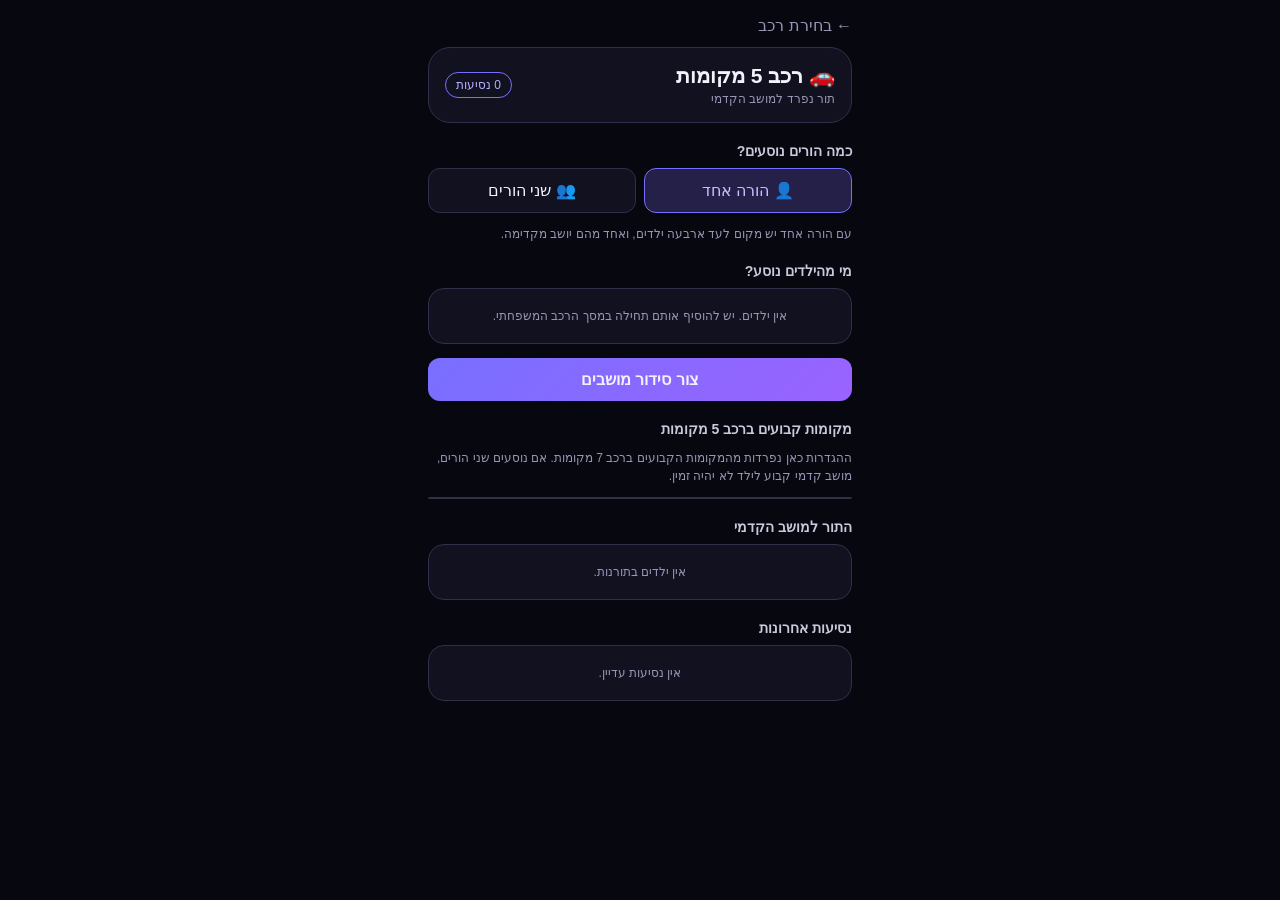
==== five-seat.html @ 9448aabe "Add fixed seats settings for five-seat mode" ====
<!DOCTYPE html>
<html lang="he" dir="rtl">
  <head>
    <meta charset="UTF-8" />
    <meta name="viewport" content="width=device-width, initial-scale=1.0, viewport-fit=cover" />
    <meta name="theme-color" content="#07070f" />
    <link rel="manifest" href="manifest.json" />
    <link rel="apple-touch-icon" href="icons/icon-192.png" />
    <link rel="stylesheet" href="styles.css" />
    <title>רכב 5 מקומות</title>
    <style>
      .top-link {
        display: inline-block;
        margin-bottom: 12px;
        color: var(--muted);
        text-decoration: none;
      }

      .five-seat-car {
        display: grid;
        gap: 10px;
        padding: 16px;
        margin-top: 14px;
        background: var(--panel);
        border: 1px solid var(--border);
        border-radius: 22px;
      }

      .five-seat-row {
        display: grid;
        grid-template-columns: 54px repeat(3, 1fr);
        gap: 8px;
        align-items: center;
      }

      .five-seat-row:first-child {
        grid-template-columns: 54px repeat(2, 1fr);
      }

      .five-seat-row span:first-child {
        color: var(--muted);
        font-size: 11px;
      }

      .five-seat-result {
        margin-top: 14px;
      }

      .fixed-seat-select {
        width: 100%;
        margin-top: 6px;
      }
    </style>
  </head>

  <body>
    <main class="app">
      <a class="top-link" href="home.html">← בחירת רכב</a>

      <header class="header">
        <div>
          <h1>🚗 רכב 5 מקומות</h1>
          <p>תור נפרד למושב הקדמי</p>
        </div>
        <span id="smallTripCounter" class="badge">0 נסיעות</span>
      </header>

      <section>
        <h2>כמה הורים נוסעים?</h2>
        <div class="grid two">
          <button id="oneParentBtn" class="choice selected" type="button">
            👤 הורה אחד
          </button>
          <button id="twoParentsBtn" class="choice" type="button">
            👥 שני הורים
          </button>
        </div>
        <p id="smallCapacityHint" class="hint">
          עם הורה אחד יש מקום לעד ארבעה ילדים, ואחד מהם יושב מקדימה.
        </p>

        <h2>מי מהילדים נוסע?</h2>
        <div id="smallChildrenList" class="card"></div>

        <button id="smallGenerateBtn" class="primary">צור סידור מושבים</button>

        <div id="smallResult" class="five-seat-result" hidden>
          <div id="smallMessage" class="success"></div>

          <div class="five-seat-car">
            <div class="five-seat-row">
              <span>קדמי</span>
              <button class="seat driver" disabled>נהג</button>
              <button id="smallFrontSeat" class="seat occupied" disabled></button>
            </div>

            <div class="five-seat-row">
              <span>אחורי</span>
              <button id="smallBack1" class="seat" disabled></button>
              <button id="smallBack2" class="seat" disabled></button>
              <button id="smallBack3" class="seat" disabled></button>
            </div>
          </div>

          <div class="actions">
            <button id="smallEditBtn" class="secondary">חזור לעריכה</button>
            <button id="smallSaveBtn" class="primary">שמור נסיעה</button>
          </div>
        </div>
      </section>

      <section>
        <h2>מקומות קבועים ברכב 5 מקומות</h2>
        <p class="hint">
          ההגדרות כאן נפרדות מהמקומות הקבועים ברכב 7 מקומות.
          אם נוסעים שני הורים, מושב קדמי קבוע לילד לא יהיה זמין.
        </p>
        <div id="smallFixedSeats" class="card"></div>
      </section>

      <section>
        <h2>התור למושב הקדמי</h2>
        <div id="smallQueue" class="card"></div>
      </section>

      <section>
        <h2>נסיעות אחרונות</h2>
        <div id="smallHistory" class="card"></div>
      </section>
    </main>

    <script src="five-seat.js" defer></script>
  </body>
</html>
---- styles.css ----
:root {
  --bg: #07070f;
  --panel: #111120;
  --panel-2: #18182c;
  --text: #f2f2fa;
  --muted: #9696b5;
  --border: #30304a;
  --accent: #786fff;
  --teal: #00cfa6;
  --danger: #ff6b8a;
  --radius: 16px;
}

* {
  box-sizing: border-box;
}

body {
  margin: 0;
  min-height: 100vh;
  background: var(--bg);
  color: var(--text);
  font-family: Arial, sans-serif;
}

button,
input,
select {
  font: inherit;
}

button {
  cursor: pointer;
}

.app {
  width: min(100%, 460px);
  margin: auto;
  padding: 16px 18px 32px;
}

/* Header */
.header {
  display: flex;
  justify-content: space-between;
  align-items: center;
  padding: 16px;
  background: var(--panel);
  border: 1px solid var(--border);
  border-radius: 22px;
}

.header h1 {
  margin: 0;
  font-size: 21px;
}

.header p {
  margin: 4px 0 0;
  color: var(--muted);
  font-size: 12px;
}

.badge {
  padding: 5px 10px;
  color: #b4afff;
  border: 1px solid var(--accent);
  border-radius: 999px;
  font-size: 12px;
}

/* Navigation */
.nav {
  display: grid;
  grid-template-columns: repeat(4, 1fr);
  gap: 6px;
  margin: 12px 0 20px;
}

.nav-btn,
.choice,
.secondary,
.danger,
.primary,
.file-label {
  padding: 12px 10px;
  color: var(--text);
  background: var(--panel);
  border: 1px solid var(--border);
  border-radius: 12px;
}

.nav-btn {
  padding: 10px 3px;
  font-size: 12px;
}

.nav-btn.active,
.choice.selected {
  color: #c4c0ff;
  background: #242047;
  border-color: var(--accent);
}

/* Shared layout */
h2 {
  margin: 20px 0 9px;
  color: #c9c9dc;
  font-size: 14px;
}

h3 {
  color: var(--muted);
  font-size: 12px;
  text-align: center;
}

.grid {
  display: grid;
  gap: 8px;
}

.grid.two {
  grid-template-columns: repeat(2, 1fr);
}

.card {
  overflow: hidden;
  background: var(--panel);
  border: 1px solid var(--border);
  border-radius: var(--radius);
}

.row {
  display: flex;
  gap: 10px;
  align-items: center;
  padding: 12px 14px;
  border-bottom: 1px solid #24243b;
}

.row:last-child {
  border-bottom: 0;
}

.row button.row-main {
  display: flex;
  flex: 1;
  gap: 10px;
  align-items: center;
  padding: 0;
  color: var(--text);
  text-align: right;
  background: none;
  border: 0;
}

.avatar {
  display: grid;
  width: 36px;
  height: 36px;
  place-items: center;
  background: #28244f;
  border-radius: 10px;
}

.check {
  margin-inline-start: auto;
  color: var(--muted);
}

.check.on {
  color: var(--teal);
  font-weight: bold;
}

/* Buttons and messages */
.primary {
  width: 100%;
  margin-top: 14px;
  font-weight: bold;
  background: linear-gradient(135deg, var(--accent), #9a63ff);
  border: 0;
}

.secondary,
.danger {
  width: 100%;
}

.danger {
  color: var(--danger);
  background: #291521;
  border-color: #5c2639;
}

.hint,
.privacy,
.empty {
  color: var(--muted);
  font-size: 12px;
  line-height: 1.5;
}

.empty {
  padding: 18px;
  text-align: center;
}

.success {
  padding: 12px;
  margin-bottom: 12px;
  color: #70f1d5;
  background: #0b2d28;
  border: 1px solid #186b5b;
  border-radius: 12px;
}

/* Car diagram */
.car {
  padding: 16px;
  background: var(--panel);
  border: 1px solid var(--border);
  border-radius: 22px;
}

.car-row {
  display: grid;
  grid-template-columns: 50px repeat(3, 1fr);
  gap: 8px;
  align-items: center;
  margin-bottom: 9px;
}

.car-row:first-child,
.car-row:last-child {
  grid-template-columns: 50px repeat(2, 1fr);
}

.car-row:last-child {
  margin-bottom: 0;
}

.car-row > span {
  color: var(--muted);
  font-size: 11px;
}

.seat {
  min-height: 68px;
  padding: 6px;
  color: var(--muted);
  background: var(--panel-2);
  border: 1px dashed var(--border);
  border-radius: 12px;
}

.seat.occupied {
  color: var(--text);
  border-color: var(--accent);
  border-style: solid;
}

.seat.fixed {
  box-shadow: inset 0 0 0 1px var(--teal);
}

.driver {
  cursor: default;
  opacity: 0.65;
}

.actions,
.stats {
  display: grid;
  grid-template-columns: repeat(2, 1fr);
  gap: 8px;
}

.stat {
  padding: 14px;
  text-align: center;
  background: var(--panel);
  border: 1px solid var(--border);
  border-radius: 14px;
}

.stat strong {
  display: block;
  margin-top: 5px;
  font-size: 24px;
}

/* Forms and settings */
.form-card {
  padding: 14px;
}

label {
  display: block;
  margin-bottom: 10px;
  color: var(--muted);
  font-size: 12px;
}

input,
select {
  width: 100%;
  padding: 11px;
  margin-top: 5px;
  color: var(--text);
  background: #0c0c17;
  border: 1px solid var(--border);
  border-radius: 10px;
}

.small-btn {
  padding: 8px;
  color: var(--text);
  background: var(--panel-2);
  border: 1px solid var(--border);
  border-radius: 9px;
}

.fixed-label {
  color: var(--teal);
  font-size: 11px;
}

.queue-rank {
  width: 24px;
  color: var(--muted);
  text-align: center;
}

.file-label {
  color: var(--text);
  text-align: center;
}

.file-label input {
  display: none;
}

/* Dialogs */
dialog {
  width: min(92%, 420px);
  padding: 0;
  color: var(--text);
  background: var(--panel);
  border: 1px solid var(--border);
  border-radius: 20px;
}

dialog::backdrop {
  background: #000b;
}

dialog form {
  padding: 18px;
}

dialog .row {
  padding-inline: 0;
}

@media (max-width: 360px) {
  .nav-btn {
    font-size: 10px;
  }

  .app {
    padding-inline: 10px;
  }
}
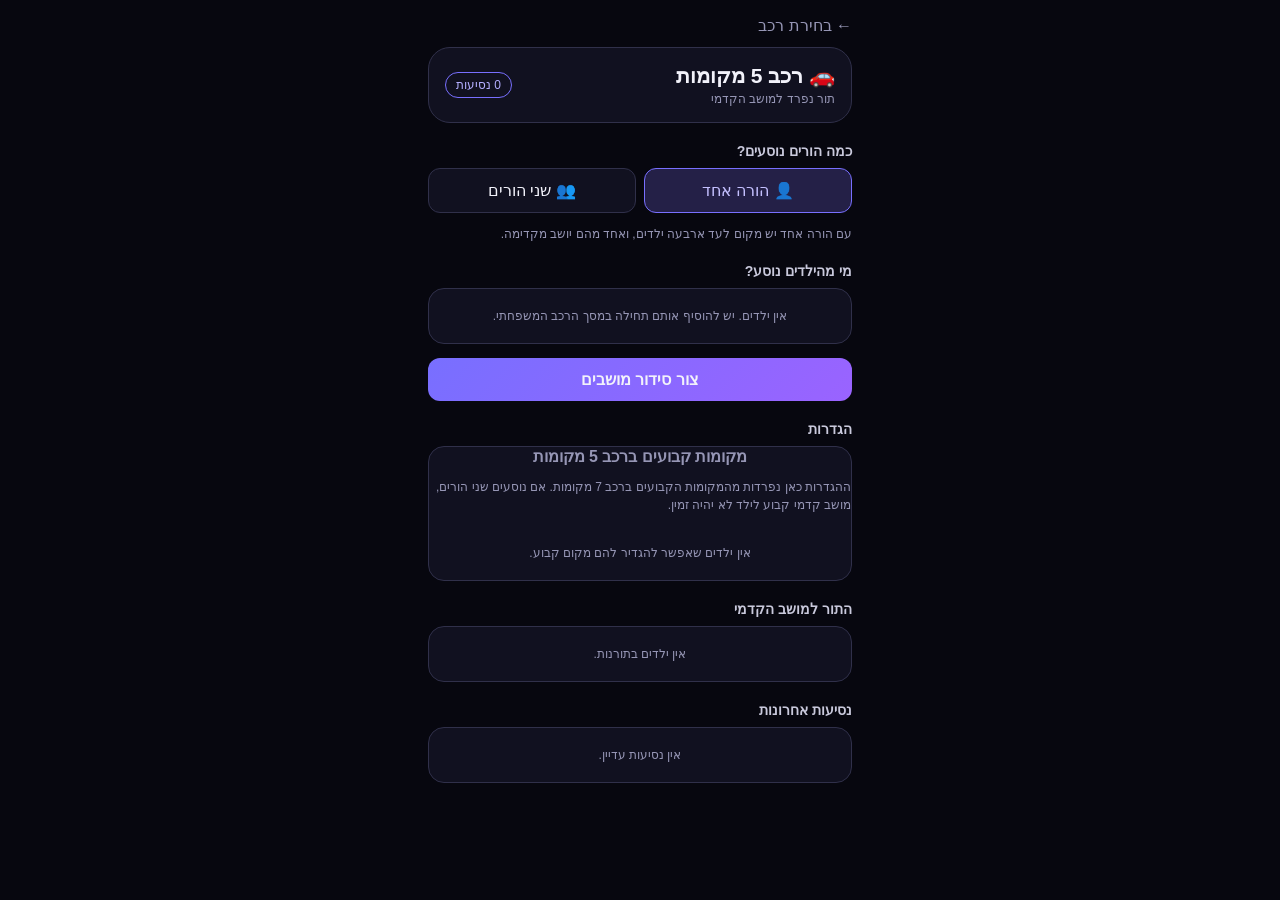
==== commit 28c4a987: "Move five-seat fixed seats under settings" ====
--- a/five-seat.html
+++ b/five-seat.html
@@ -49,6 +49,12 @@
       .fixed-seat-select {
         width: 100%;
         margin-top: 6px;
+      }
+
+      .settings-subtitle {
+        margin-top: 0;
+        margin-bottom: 8px;
+        font-size: 16px;
       }
     </style>
   </head>
@@ -110,12 +116,15 @@
       </section>
 
       <section>
-        <h2>מקומות קבועים ברכב 5 מקומות</h2>
-        <p class="hint">
-          ההגדרות כאן נפרדות מהמקומות הקבועים ברכב 7 מקומות.
-          אם נוסעים שני הורים, מושב קדמי קבוע לילד לא יהיה זמין.
-        </p>
-        <div id="smallFixedSeats" class="card"></div>
+        <h2>הגדרות</h2>
+        <div class="card">
+          <h3 class="settings-subtitle">מקומות קבועים ברכב 5 מקומות</h3>
+          <p class="hint">
+            ההגדרות כאן נפרדות מהמקומות הקבועים ברכב 7 מקומות.
+            אם נוסעים שני הורים, מושב קדמי קבוע לילד לא יהיה זמין.
+          </p>
+          <div id="smallFixedSeats"></div>
+        </div>
       </section>
 
       <section>
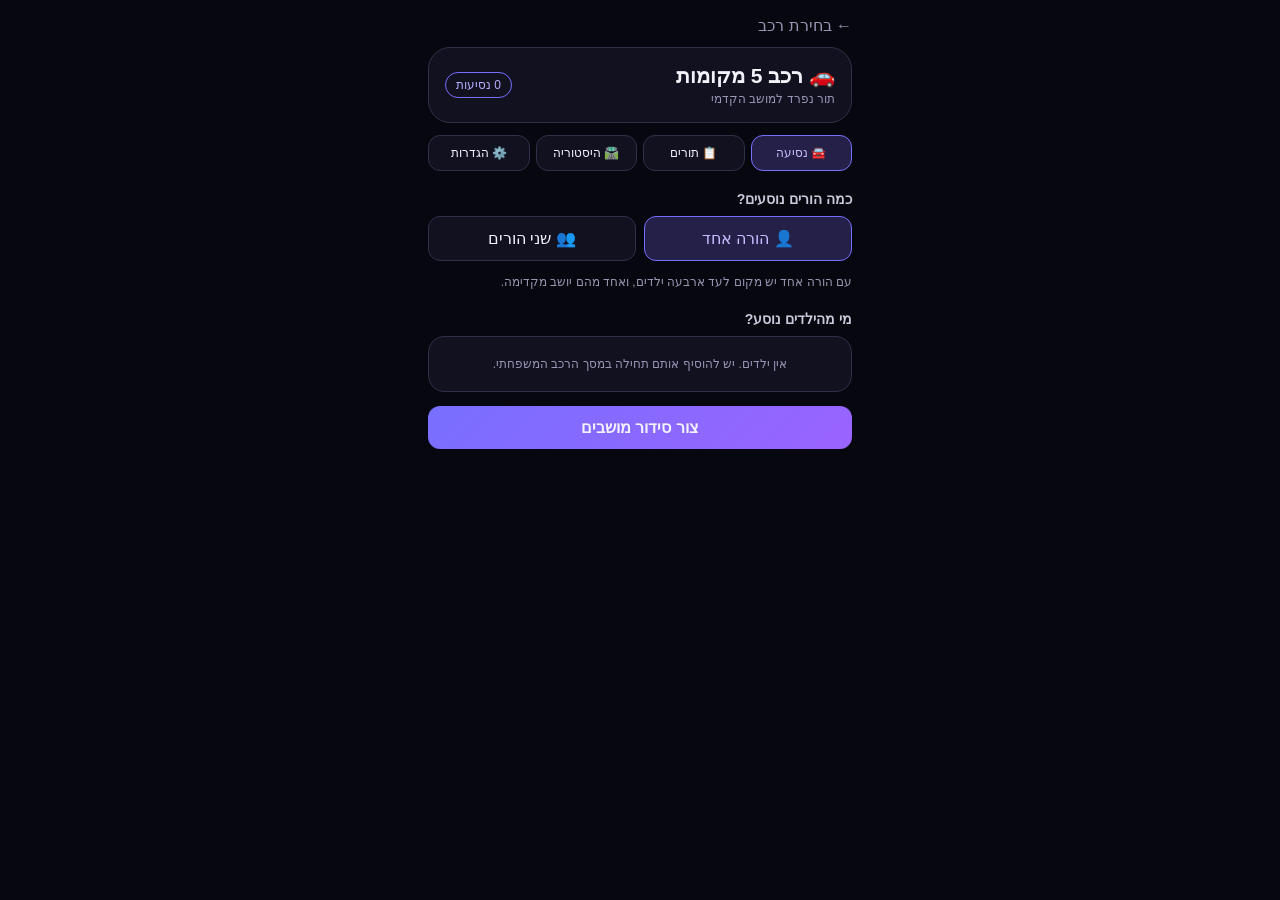
==== commit 660ed904: "Align five-seat screen layout with main app tabs" ====
--- a/five-seat.html
+++ b/five-seat.html
@@ -16,45 +16,9 @@
         text-decoration: none;
       }
 
-      .five-seat-car {
-        display: grid;
-        gap: 10px;
-        padding: 16px;
-        margin-top: 14px;
-        background: var(--panel);
-        border: 1px solid var(--border);
-        border-radius: 22px;
-      }
-
-      .five-seat-row {
-        display: grid;
-        grid-template-columns: 54px repeat(3, 1fr);
-        gap: 8px;
-        align-items: center;
-      }
-
-      .five-seat-row:first-child {
-        grid-template-columns: 54px repeat(2, 1fr);
-      }
-
-      .five-seat-row span:first-child {
-        color: var(--muted);
-        font-size: 11px;
-      }
-
-      .five-seat-result {
-        margin-top: 14px;
-      }
-
       .fixed-seat-select {
         width: 100%;
         margin-top: 6px;
-      }
-
-      .settings-subtitle {
-        margin-top: 0;
-        margin-bottom: 8px;
-        font-size: 16px;
       }
     </style>
   </head>
@@ -68,10 +32,18 @@
           <h1>🚗 רכב 5 מקומות</h1>
           <p>תור נפרד למושב הקדמי</p>
         </div>
+
         <span id="smallTripCounter" class="badge">0 נסיעות</span>
       </header>
 
-      <section>
+      <nav class="nav" aria-label="ניווט רכב 5 מקומות">
+        <button class="nav-btn active" data-small-tab="trip">🚘 נסיעה</button>
+        <button class="nav-btn" data-small-tab="queue">📋 תורים</button>
+        <button class="nav-btn" data-small-tab="history">🛣️ היסטוריה</button>
+        <button class="nav-btn" data-small-tab="settings">⚙️ הגדרות</button>
+      </nav>
+
+      <section id="small-tab-trip" class="tab">
         <h2>כמה הורים נוסעים?</h2>
         <div class="grid two">
           <button id="oneParentBtn" class="choice selected" type="button">
@@ -90,17 +62,17 @@
 
         <button id="smallGenerateBtn" class="primary">צור סידור מושבים</button>
 
-        <div id="smallResult" class="five-seat-result" hidden>
+        <div id="smallResult" hidden>
           <div id="smallMessage" class="success"></div>
 
-          <div class="five-seat-car">
-            <div class="five-seat-row">
+          <div class="car">
+            <div class="car-row">
               <span>קדמי</span>
               <button class="seat driver" disabled>נהג</button>
               <button id="smallFrontSeat" class="seat occupied" disabled></button>
             </div>
 
-            <div class="five-seat-row">
+            <div class="car-row">
               <span>אחורי</span>
               <button id="smallBack1" class="seat" disabled></button>
               <button id="smallBack2" class="seat" disabled></button>
@@ -115,10 +87,19 @@
         </div>
       </section>
 
-      <section>
-        <h2>הגדרות</h2>
-        <div class="card">
-          <h3 class="settings-subtitle">מקומות קבועים ברכב 5 מקומות</h3>
+      <section id="small-tab-queue" class="tab" hidden>
+        <h2>התור למושב הקדמי</h2>
+        <div id="smallQueue" class="card"></div>
+      </section>
+
+      <section id="small-tab-history" class="tab" hidden>
+        <h2>נסיעות אחרונות</h2>
+        <div id="smallHistory" class="card"></div>
+      </section>
+
+      <section id="small-tab-settings" class="tab" hidden>
+        <h2>מקומות קבועים ברכב 5 מקומות</h2>
+        <div class="card form-card">
           <p class="hint">
             ההגדרות כאן נפרדות מהמקומות הקבועים ברכב 7 מקומות.
             אם נוסעים שני הורים, מושב קדמי קבוע לילד לא יהיה זמין.
@@ -126,16 +107,6 @@
           <div id="smallFixedSeats"></div>
         </div>
       </section>
-
-      <section>
-        <h2>התור למושב הקדמי</h2>
-        <div id="smallQueue" class="card"></div>
-      </section>
-
-      <section>
-        <h2>נסיעות אחרונות</h2>
-        <div id="smallHistory" class="card"></div>
-      </section>
     </main>
 
     <script src="five-seat.js" defer></script>
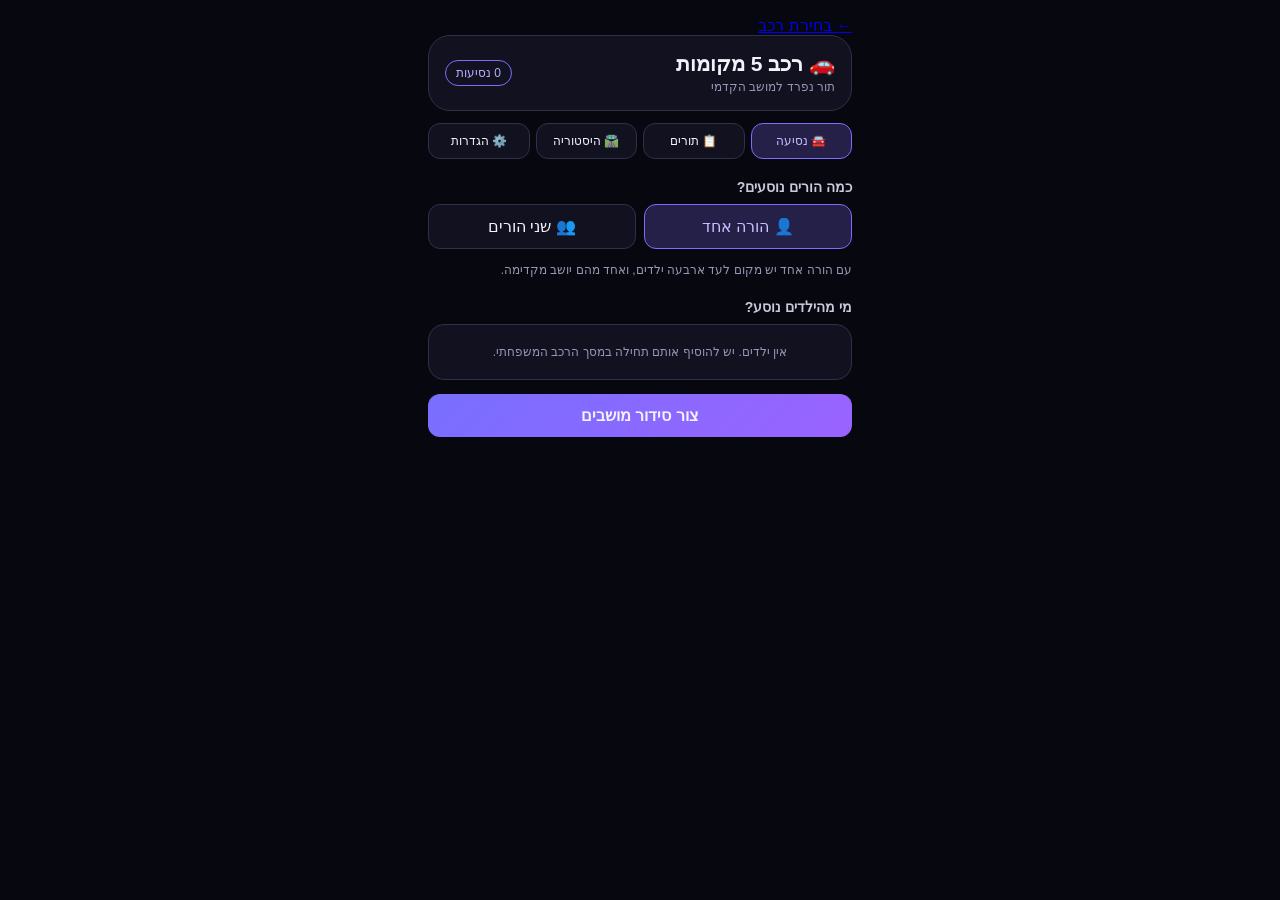
==== commit 1250a6b1: "Align five-seat fixed-seat picker with seven-seat flow" ====
--- a/five-seat.html
+++ b/five-seat.html
@@ -8,24 +8,11 @@
     <link rel="apple-touch-icon" href="icons/icon-192.png" />
     <link rel="stylesheet" href="styles.css" />
     <title>רכב 5 מקומות</title>
-    <style>
-      .top-link {
-        display: inline-block;
-        margin-bottom: 12px;
-        color: var(--muted);
-        text-decoration: none;
-      }
-
-      .fixed-seat-select {
-        width: 100%;
-        margin-top: 6px;
-      }
-    </style>
   </head>
 
   <body>
     <main class="app">
-      <a class="top-link" href="home.html">← בחירת רכב</a>
+      <a class="top-link" href="home.html?choose=1">← בחירת רכב</a>
 
       <header class="header">
         <div>
@@ -99,16 +86,28 @@
 
       <section id="small-tab-settings" class="tab" hidden>
         <h2>מקומות קבועים ברכב 5 מקומות</h2>
-        <div class="card form-card">
-          <p class="hint">
-            ההגדרות כאן נפרדות מהמקומות הקבועים ברכב 7 מקומות.
-            אם נוסעים שני הורים, מושב קדמי קבוע לילד לא יהיה זמין.
-          </p>
-          <div id="smallFixedSeats"></div>
-        </div>
+        <div id="smallFixedSeats" class="card"></div>
+
+        <p class="privacy">
+          ההגדרות כאן נפרדות מהמקומות הקבועים ברכב 7 מקומות.
+          אם נוסעים שני הורים, מושב קדמי קבוע לילד לא יהיה זמין.
+        </p>
       </section>
     </main>
 
+    <dialog id="smallFixedDialog">
+      <form method="dialog">
+        <h2 id="smallFixedTitle">מושב קבוע</h2>
+        <div id="smallFixedOptions" class="grid two"></div>
+
+        <button id="smallRemoveFixedBtn" type="button" class="danger">
+          הסר מושב קבוע
+        </button>
+        <button class="secondary">ביטול</button>
+      </form>
+    </dialog>
+
+    <script src="vehicle-router.js" defer></script>
     <script src="five-seat.js" defer></script>
   </body>
 </html>
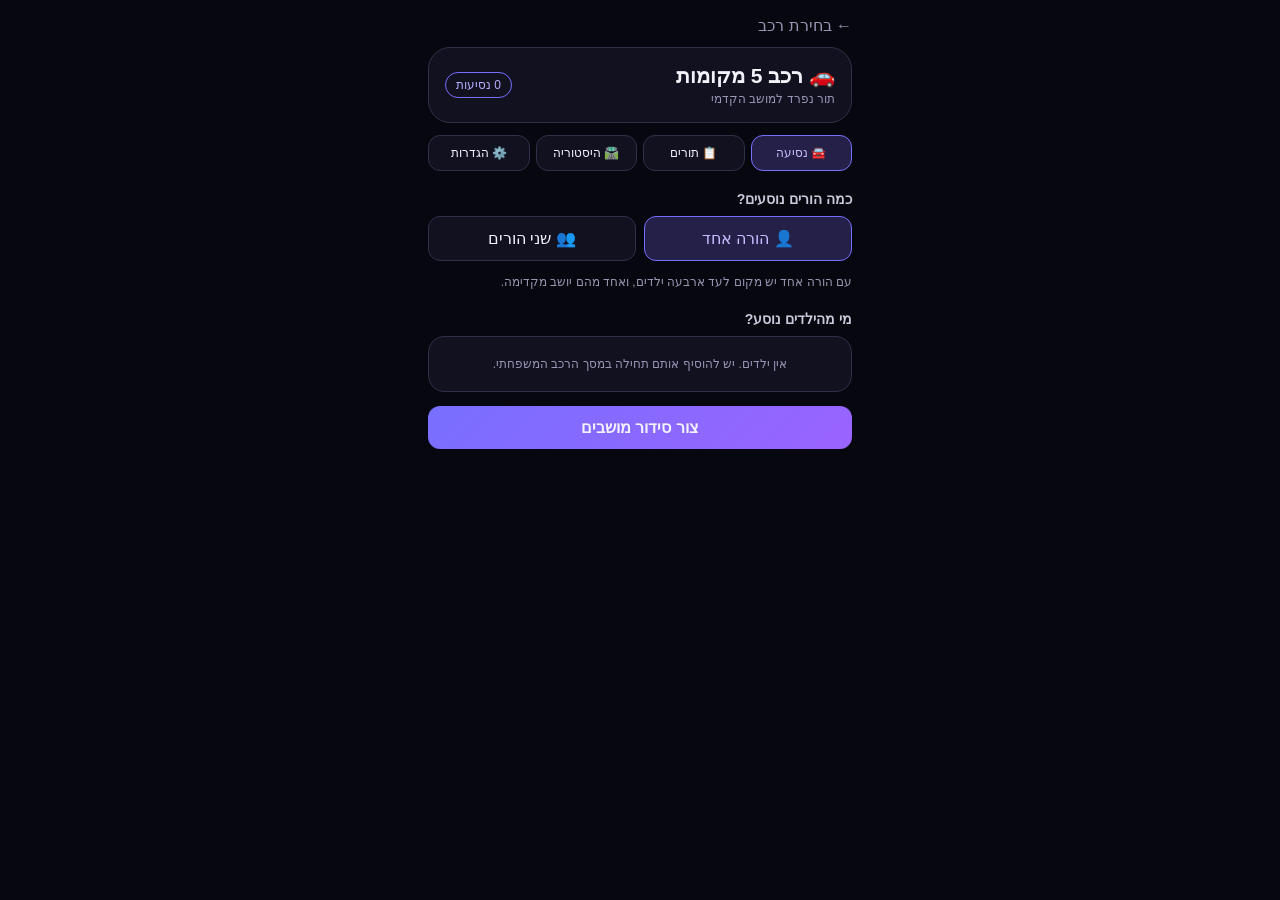
==== commit de165575: "Show install prompt on five-seat screen" ====
--- a/five-seat.html
+++ b/five-seat.html
@@ -31,6 +31,8 @@
       </nav>
 
       <section id="small-tab-trip" class="tab">
+        <div id="installBanner"></div>
+
         <h2>כמה הורים נוסעים?</h2>
         <div class="grid two">
           <button id="oneParentBtn" class="choice selected" type="button">
@@ -108,6 +110,7 @@
     </dialog>
 
     <script src="vehicle-router.js" defer></script>
+    <script src="pwa-install.js" defer></script>
     <script src="five-seat.js" defer></script>
   </body>
 </html>
--- a/styles.css
+++ b/styles.css
@@ -39,6 +39,13 @@
   padding: 16px 18px 32px;
 }
 
+.top-link {
+  display: inline-block;
+  margin-bottom: 12px;
+  color: var(--muted);
+  text-decoration: none;
+}
+
 /* Header */
 .header {
   display: flex;
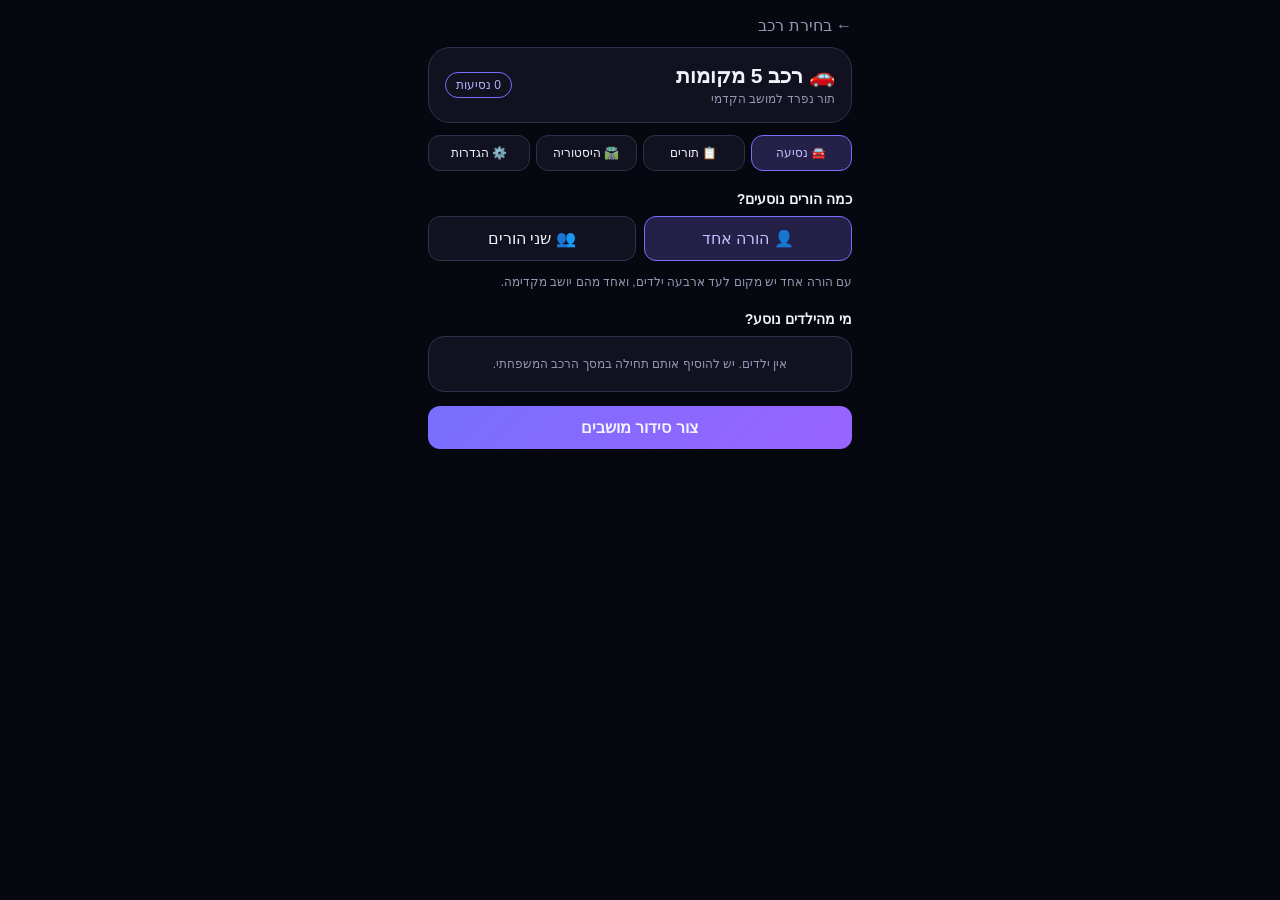
==== commit 945a91a4: "Add theme settings and install analytics to five-seat screen" ====
--- a/five-seat.html
+++ b/five-seat.html
@@ -4,6 +4,7 @@
     <meta charset="UTF-8" />
     <meta name="viewport" content="width=device-width, initial-scale=1.0, viewport-fit=cover" />
     <meta name="theme-color" content="#07070f" />
+    <script src="theme.js"></script>
     <link rel="manifest" href="manifest.json" />
     <link rel="apple-touch-icon" href="icons/icon-192.png" />
     <link rel="stylesheet" href="styles.css" />
@@ -87,6 +88,9 @@
       </section>
 
       <section id="small-tab-settings" class="tab" hidden>
+        <h2>תצוגה</h2>
+        <div id="themeSettings" class="card form-card"></div>
+
         <h2>מקומות קבועים ברכב 5 מקומות</h2>
         <div id="smallFixedSeats" class="card"></div>
 
@@ -109,6 +113,8 @@
       </form>
     </dialog>
 
+    <script src="supabase-config.js" defer></script>
+    <script src="install-analytics.js" defer></script>
     <script src="vehicle-router.js" defer></script>
     <script src="pwa-install.js" defer></script>
     <script src="five-seat.js" defer></script>
--- a/styles.css
+++ b/styles.css
@@ -1,13 +1,51 @@
-:root {
+:root,
+:root[data-theme='dark'] {
   --bg: #07070f;
   --panel: #111120;
   --panel-2: #18182c;
   --text: #f2f2fa;
   --muted: #9696b5;
   --border: #30304a;
+  --row-border: #24243b;
   --accent: #786fff;
+  --accent-strong: #9a63ff;
+  --selected-bg: #242047;
+  --selected-text: #c4c0ff;
+  --badge-text: #b4afff;
   --teal: #00cfa6;
   --danger: #ff6b8a;
+  --danger-bg: #291521;
+  --danger-border: #5c2639;
+  --success-text: #70f1d5;
+  --success-bg: #0b2d28;
+  --success-border: #186b5b;
+  --input-bg: #0c0c17;
+  --backdrop: #000b;
+  --radius: 16px;
+}
+
+:root[data-theme='light'] {
+  --bg: #f5f6fb;
+  --panel: #ffffff;
+  --panel-2: #f0f2fb;
+  --text: #171725;
+  --muted: #656981;
+  --border: #d9ddeb;
+  --row-border: #eceef7;
+  --accent: #5f55f6;
+  --accent-strong: #8b55f6;
+  --selected-bg: #ebe9ff;
+  --selected-text: #3e35d6;
+  --badge-text: #4e46d9;
+  --teal: #008f7a;
+  --danger: #d9365f;
+  --danger-bg: #fff0f4;
+  --danger-border: #f4b8c7;
+  --success-text: #007862;
+  --success-bg: #e8fff8;
+  --success-border: #9be8d8;
+  --input-bg: #ffffff;
+  --backdrop: #0005;
   --radius: 16px;
 }
 
@@ -70,7 +108,7 @@
 
 .badge {
   padding: 5px 10px;
-  color: #b4afff;
+  color: var(--badge-text);
   border: 1px solid var(--accent);
   border-radius: 999px;
   font-size: 12px;
@@ -104,15 +142,15 @@
 
 .nav-btn.active,
 .choice.selected {
-  color: #c4c0ff;
-  background: #242047;
+  color: var(--selected-text);
+  background: var(--selected-bg);
   border-color: var(--accent);
 }
 
 /* Shared layout */
 h2 {
   margin: 20px 0 9px;
-  color: #c9c9dc;
+  color: var(--text);
   font-size: 14px;
 }
 
@@ -143,7 +181,7 @@
   gap: 10px;
   align-items: center;
   padding: 12px 14px;
-  border-bottom: 1px solid #24243b;
+  border-bottom: 1px solid var(--row-border);
 }
 
 .row:last-child {
@@ -167,7 +205,7 @@
   width: 36px;
   height: 36px;
   place-items: center;
-  background: #28244f;
+  background: var(--selected-bg);
   border-radius: 10px;
 }
 
@@ -186,7 +224,7 @@
   width: 100%;
   margin-top: 14px;
   font-weight: bold;
-  background: linear-gradient(135deg, var(--accent), #9a63ff);
+  background: linear-gradient(135deg, var(--accent), var(--accent-strong));
   border: 0;
 }
 
@@ -197,8 +235,8 @@
 
 .danger {
   color: var(--danger);
-  background: #291521;
-  border-color: #5c2639;
+  background: var(--danger-bg);
+  border-color: var(--danger-border);
 }
 
 .hint,
@@ -217,9 +255,9 @@
 .success {
   padding: 12px;
   margin-bottom: 12px;
-  color: #70f1d5;
-  background: #0b2d28;
-  border: 1px solid #186b5b;
+  color: var(--success-text);
+  background: var(--success-bg);
+  border: 1px solid var(--success-border);
   border-radius: 12px;
 }
 
@@ -316,7 +354,7 @@
   padding: 11px;
   margin-top: 5px;
   color: var(--text);
-  background: #0c0c17;
+  background: var(--input-bg);
   border: 1px solid var(--border);
   border-radius: 10px;
 }
@@ -332,6 +370,12 @@
 .fixed-label {
   color: var(--teal);
   font-size: 11px;
+}
+
+.theme-options {
+  display: grid;
+  grid-template-columns: repeat(2, 1fr);
+  gap: 8px;
 }
 
 .queue-rank {
@@ -360,7 +404,7 @@
 }
 
 dialog::backdrop {
-  background: #000b;
+  background: var(--backdrop);
 }
 
 dialog form {
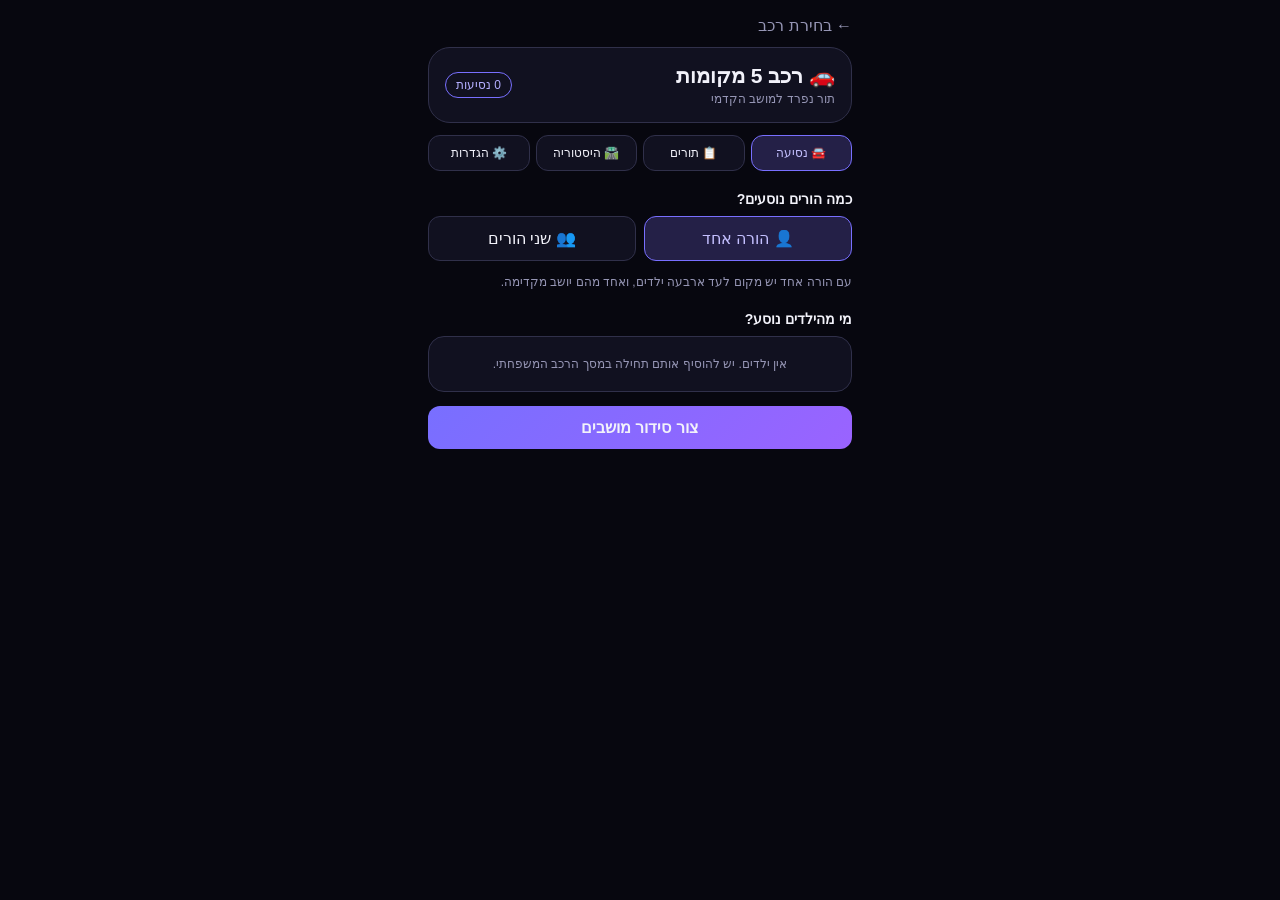
==== commit ca00e4a2: "Add language selector to five-seat screen" ====
--- a/five-seat.html
+++ b/five-seat.html
@@ -5,6 +5,7 @@
     <meta name="viewport" content="width=device-width, initial-scale=1.0, viewport-fit=cover" />
     <meta name="theme-color" content="#07070f" />
     <script src="theme.js"></script>
+    <script src="i18n.js"></script>
     <link rel="manifest" href="manifest.json" />
     <link rel="apple-touch-icon" href="icons/icon-192.png" />
     <link rel="stylesheet" href="styles.css" />
@@ -33,35 +34,23 @@
 
       <section id="small-tab-trip" class="tab">
         <div id="installBanner"></div>
-
         <h2>כמה הורים נוסעים?</h2>
         <div class="grid two">
-          <button id="oneParentBtn" class="choice selected" type="button">
-            👤 הורה אחד
-          </button>
-          <button id="twoParentsBtn" class="choice" type="button">
-            👥 שני הורים
-          </button>
+          <button id="oneParentBtn" class="choice selected" type="button">👤 הורה אחד</button>
+          <button id="twoParentsBtn" class="choice" type="button">👥 שני הורים</button>
         </div>
-        <p id="smallCapacityHint" class="hint">
-          עם הורה אחד יש מקום לעד ארבעה ילדים, ואחד מהם יושב מקדימה.
-        </p>
-
+        <p id="smallCapacityHint" class="hint">עם הורה אחד יש מקום לעד ארבעה ילדים, ואחד מהם יושב מקדימה.</p>
         <h2>מי מהילדים נוסע?</h2>
         <div id="smallChildrenList" class="card"></div>
-
         <button id="smallGenerateBtn" class="primary">צור סידור מושבים</button>
-
         <div id="smallResult" hidden>
           <div id="smallMessage" class="success"></div>
-
           <div class="car">
             <div class="car-row">
               <span>קדמי</span>
               <button class="seat driver" disabled>נהג</button>
               <button id="smallFrontSeat" class="seat occupied" disabled></button>
             </div>
-
             <div class="car-row">
               <span>אחורי</span>
               <button id="smallBack1" class="seat" disabled></button>
@@ -69,35 +58,27 @@
               <button id="smallBack3" class="seat" disabled></button>
             </div>
           </div>
-
           <div class="actions">
             <button id="smallEditBtn" class="secondary">חזור לעריכה</button>
             <button id="smallSaveBtn" class="primary">שמור נסיעה</button>
           </div>
         </div>
       </section>
-
       <section id="small-tab-queue" class="tab" hidden>
         <h2>התור למושב הקדמי</h2>
         <div id="smallQueue" class="card"></div>
       </section>
-
       <section id="small-tab-history" class="tab" hidden>
         <h2>נסיעות אחרונות</h2>
         <div id="smallHistory" class="card"></div>
       </section>
-
       <section id="small-tab-settings" class="tab" hidden>
+        <h2>שפה</h2>
+        <div id="languageSettings" class="card form-card"></div>
         <h2>תצוגה</h2>
         <div id="themeSettings" class="card form-card"></div>
-
         <h2>מקומות קבועים ברכב 5 מקומות</h2>
         <div id="smallFixedSeats" class="card"></div>
-
-        <p class="privacy">
-          ההגדרות כאן נפרדות מהמקומות הקבועים ברכב 7 מקומות.
-          אם נוסעים שני הורים, מושב קדמי קבוע לילד לא יהיה זמין.
-        </p>
       </section>
     </main>
 
@@ -105,10 +86,7 @@
       <form method="dialog">
         <h2 id="smallFixedTitle">מושב קבוע</h2>
         <div id="smallFixedOptions" class="grid two"></div>
-
-        <button id="smallRemoveFixedBtn" type="button" class="danger">
-          הסר מושב קבוע
-        </button>
+        <button id="smallRemoveFixedBtn" type="button" class="danger">הסר מושב קבוע</button>
         <button class="secondary">ביטול</button>
       </form>
     </dialog>
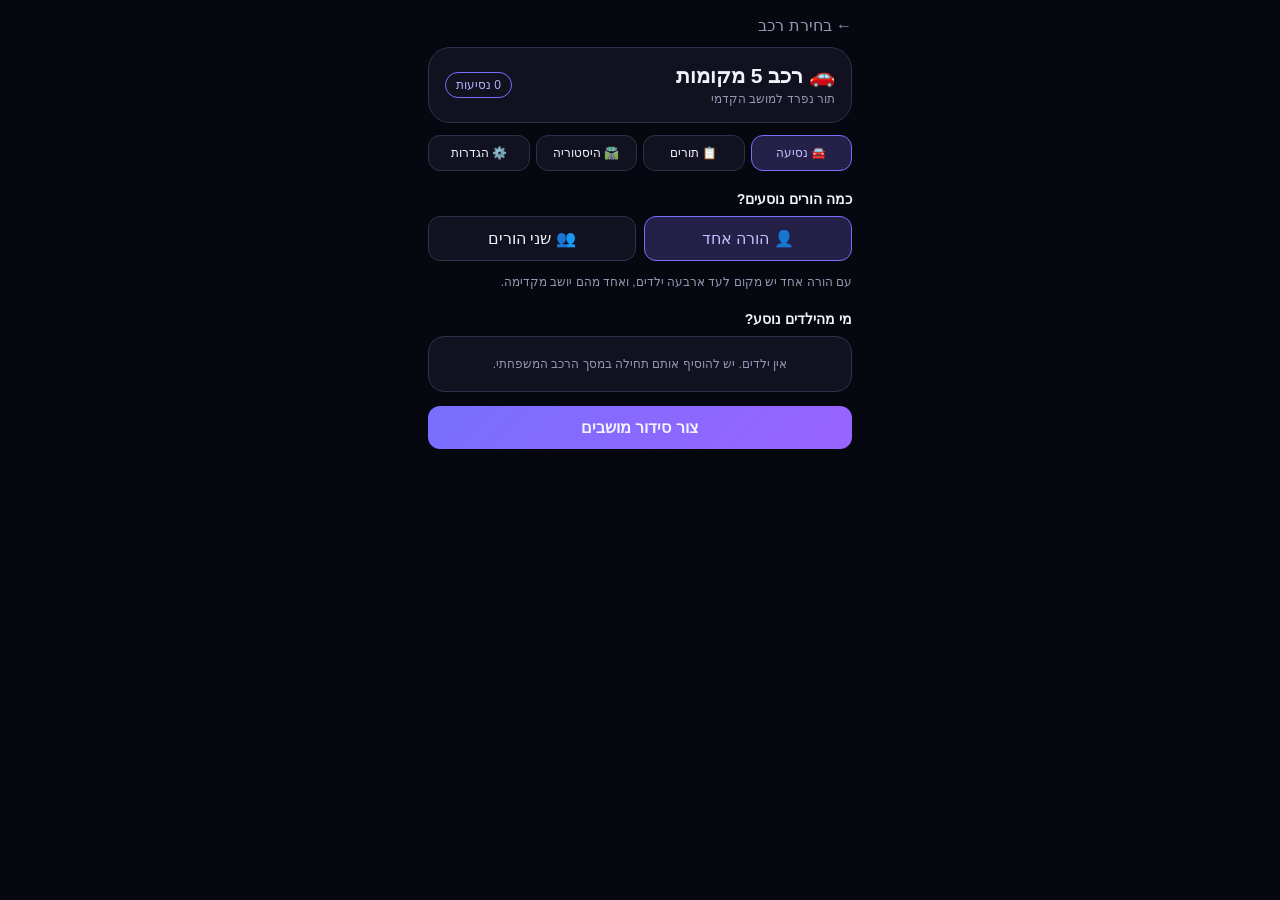
==== commit 5c9c498e: "Temporarily disable i18n on five-seat screen" ====
--- a/five-seat.html
+++ b/five-seat.html
@@ -4,8 +4,8 @@
     <meta charset="UTF-8" />
     <meta name="viewport" content="width=device-width, initial-scale=1.0, viewport-fit=cover" />
     <meta name="theme-color" content="#07070f" />
+    <script src="local-dev.js"></script>
     <script src="theme.js"></script>
-    <script src="i18n.js"></script>
     <link rel="manifest" href="manifest.json" />
     <link rel="apple-touch-icon" href="icons/icon-192.png" />
     <link rel="stylesheet" href="styles.css" />
@@ -73,8 +73,6 @@
         <div id="smallHistory" class="card"></div>
       </section>
       <section id="small-tab-settings" class="tab" hidden>
-        <h2>שפה</h2>
-        <div id="languageSettings" class="card form-card"></div>
         <h2>תצוגה</h2>
         <div id="themeSettings" class="card form-card"></div>
         <h2>מקומות קבועים ברכב 5 מקומות</h2>
